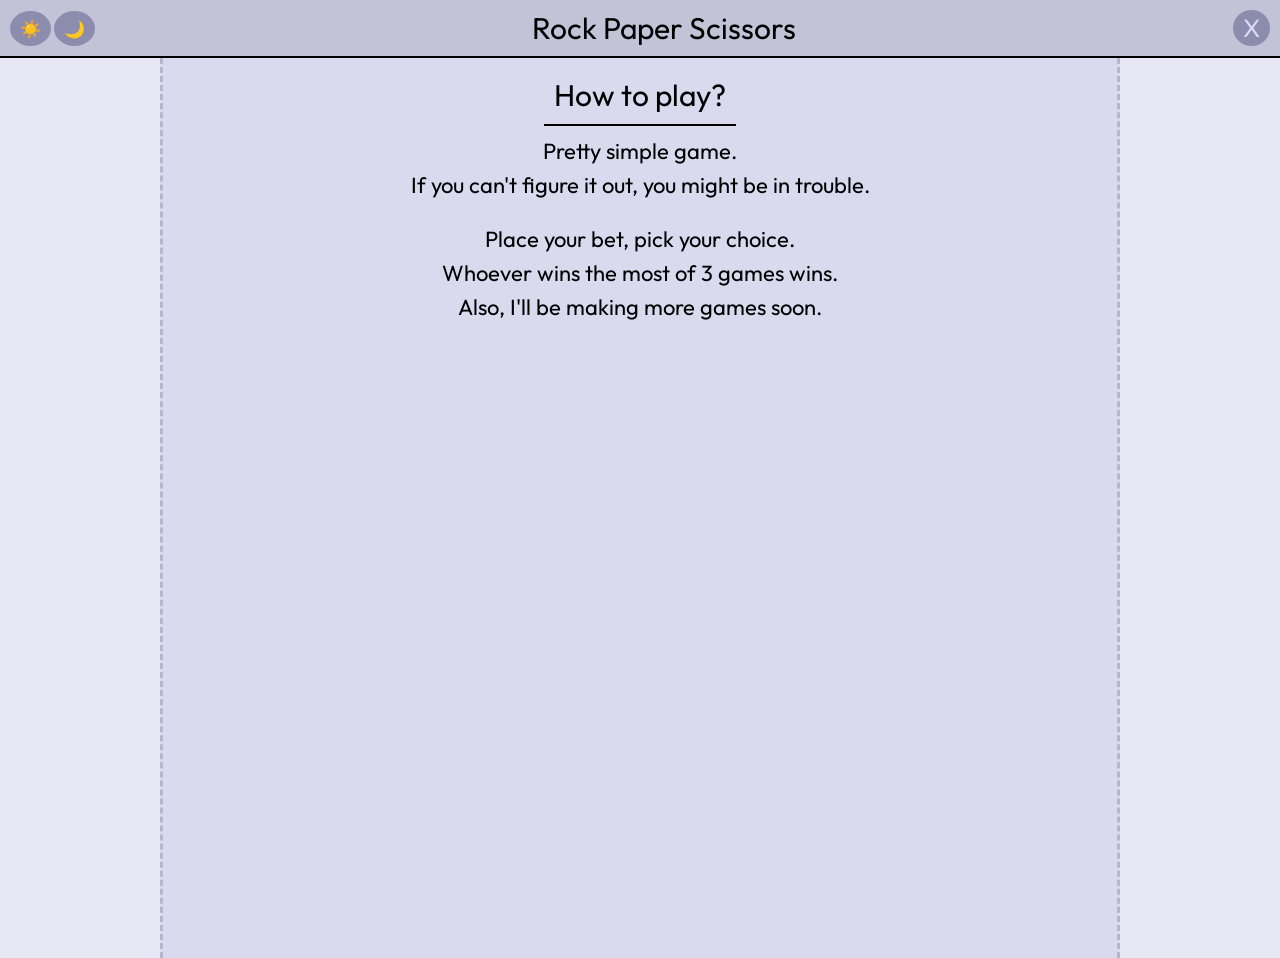
==== rules.html @ 01e5e21d "fixed more queries & made how-to page" ====
<!DOCTYPE html>
<html lang="en">
<head>
    <meta charset="UTF-8">
    <meta name="viewport" content="width=device-width, initial-scale=1.0">
    <title>Rock Paper Scissors</title>
    <script src="rulepage.js" defer></script>
    <link rel="stylesheet" href="style.css">
    <link rel="stylesheet" href="stylerules.css">
    <link href="https://fonts.googleapis.com/css2?family=Outfit:wght@100..900&display=swap" rel="stylesheet">  
</head>
<body>
    <div id="title">
        <div class="viewmode">
            <button class="ndb" id="day">☀️</button>
            <button class="ndb" id="night">🌙</button>
        </div>
        <div class="titlecred">
            <a href="index.html"><div class="rtitle">Rock Paper Scissors</div></a>
        </div>
        <div class="rulesdiv">
            <a href="index.html"><div class="rules">X</div></a>
        </div>
    </div>

    <div id="backgroundp">
        <div id="rulecontain">
            <div class="ruletitle">How to play?</div>
            <div class="allrules">
                <div id="rulecont">Pretty simple game.</div>
                <div id="rulecont">If you can't figure it out, you might be in trouble.</div>

                <div class="howtotop" id="ruleconte">Place your bet, pick your choice.</div>
                <div id="ruleconte">Whoever wins the most of 3 games wins.</div>
                <div id="ruleconte">Also, I'll be making more games soon.</div>
            </div>
        </div>
    </div>
    </div>
</body>
</html>
---- style.css ----
*{
    list-style: none;
    text-decoration: none;
    font-family: "Outfit", sans-serif;
    text-decoration: none;
}

body {
    background-color: #e7e7f5;
    margin: 0px;
    height: 100vh;
}

#backgroundp {
    height: 100vh;
    background-color: rgb(218, 218, 239);
    margin-left: 160px;
    margin-right: 160px;
}

#title {
    display: flex;
    justify-content: space-between;
    align-items: center;
    background-color: rgb(195, 195, 215);
    border-bottom: 2px solid black;
}

.titlecred {
    display: flex;
    flex-direction: column;
    justify-content: center;
    align-items: center;
    justify-content: center;
}

.rtitle {
    font-size: 30px;
    color: black;
}

.creds {
    font-size: 23px;
    color: black;
}

#game {
    margin-top: 35px;
    display: flex;
    flex-direction: column;
    align-items: center;
    justify-content: center;
}

.instruct {
    font-size: 25px;
    margin-bottom: 12px;
    color: black;
}

.rpsbutton {
    color: black;
    background-color: white;
    font-size: 25px;
    border: 2px solid black;
    border-radius: 5px;
    cursor: pointer;
}

#rock:hover {
    background-color: rgb(230, 167, 52);
}
#paper:hover {
    background-color: rgb(213, 55, 55);
}
#scissors:hover {
    background-color: rgb(183, 222, 75);
}

#allresult {
    margin-top: 10px;
    display: flex;
    align-items: center;
    justify-content: center;
    flex-direction: column;
    font-size: 20px;
    color: black;
}

#resultfour {
    font-size: 25px;
}

#reset {
    color: black;
    background-color: rgb(255, 239, 169);
    font-size: 20px;
    border: 2px solid black;
    cursor: pointer;
    border-radius: 5px;
    margin-top: 5px;
    display: none;
}

.res {
    padding: 2px;
}

.viewmode,
.rulesdiv {
  display: flex;
  justify-content: flex-start;
  gap: 3px;
  margin: 10px;
}


#reset:hover {
    background-color: rgb(239, 217, 118);
}


#day {
    font-size: 17px;
    border: 0px solid black;
    cursor: pointer;
    border-radius: 100%;
    background-color: rgb(140, 140, 174);
    padding: 7px 10px;
}
#night {
    color: black;
    font-size: 17px;
    border: 0px solid black;
    border-radius: 100%;
    background-color: rgb(140, 140, 174);
    cursor: pointer;
    padding: 7px 10px;
}

#day:hover {
    transform: scale(1.05);
    background-color: rgb(116, 116, 145);
}

#night:hover {
    transform: scale(1.05);
    background-color: rgb(116, 116, 145);
}

#currentbal {
    font-size: 20px;
    font-weight: bold;
}

#resultend {
    font-size: 25px;
}

.bet {
    display: flex;
    padding: 13px;
    align-items: center;
    margin-bottom: 8px;
    background-color: rgb(211, 211, 233);
    border-radius: 25px;
}

#placebet {
    background-color: rgb(190, 229, 175);
    border-radius: 5px;
    border: 1.5px solid black;
    cursor: pointer;
    font-size: 14px;
    margin: 3px;
}

#placebet:hover {
    background-color: rgb(182, 214, 169);
}

#betbox {
    border: 1.5px solid black;
    border-radius: 5px;
    margin: 3px;
    background-color: rgb(198, 198, 215);
    width: 100px;
    font-size: 20px;
}

#dollar {
    background-color: rgb(140, 140, 174);
    padding: 1px 8px;
    border-radius: 100%;
}

button {
    transition: 0.3s;
}

.adjustbet {
    color: black;
    background-color: rgb(209, 209, 240);
    border-radius: 5px;
    border: 1.5px solid black;
    cursor: pointer;
    font-size: 14px;
    margin: 1px;
}

#nina {
    transition: 2s;
    border-radius: 100%;
    margin-top: 15px;
    display: none;
}

.allbuttons {
    display: none;
}

.rdesc {
    font-size: 18px;
}

.rules {
    font-size: 25px;
    border: 0px solid black;
    border-radius: 10px;
    cursor: pointer;
    border-radius: 100%;
    background-color: rgb(140, 140, 174);
    padding: 1px 11px;
    transition: 0.3s;
}

.rules:hover {
    transform: scale(1.05);
    background-color: rgb(116, 116, 145);
}

.balance {
    display: flex;
    align-items: center;
    justify-content: center;
}

#currentbal {
    padding: 10px;
    background-color: rgb(195, 195, 215);
    border-radius: 0px 0px 20px 20px;
}

#finalscore {
    border-top: 2px solid black;
    display: none;
    padding-top: 20px;
}

#resultfour {
    margin-bottom: 20px;
}

#betmsg {
    color: rgb(235, 50, 50);
    font-size: 20px;
}

.betdisp {
    display: none;
    font-size: 18px;
    margin-bottom: 5px;
}

.rules {
    color: rgb(219, 219, 249)

}

.adjustbet:hover {
    background-color: rgb(198, 198, 225);
}

#backgroundp {
    border-left: 3px rgb(181, 181, 206) dashed;
    border-right: 3px rgb(181, 181, 206) dashed;
  }

#placebet {
    color: black
}

#rulecontain {
    display: flex;
    justify-content: center;
    align-items: center;
    flex-direction: column;
}

.ruletitle {
    color: black;
    margin-top: 8px;
    font-size: 30px;
    padding: 10px;
    border-bottom: 2px solid black;
}

.allrules {
    display: flex;
    flex-direction: column;
    max-width: 700px;
    justify-content: center;
    align-items: center;
    margin-top: 8px;
}

#rulecont {
    font-size: 22px;
    padding: 3px;
    color: black;
}

#ruleconte {
    font-size: 22px;
    padding: 3px;
    color: black;
}

.howtotop {
    margin-top: 20px;
}


@media (max-width: 600px) {
    .rtitle {
        font-size: 20px;
        color: black;
    }
    #backgroundp {
        height: 100vh;
        background-color: rgb(218, 218, 239);
        margin-left: 16px;
        margin-right: 16px;
    }
    .instruct {
        font-size: 23px;
        margin-bottom: 12px;
        color: black;
    }
    #day {
        font-size: 12px;
        border: 0px solid black;
        cursor: pointer;
        border-radius: 100%;
        background-color: rgb(140, 140, 174);
        padding: 7px 10px;
    }
    #night {
        color: black;
        font-size: 12px;
        border: 0px solid black;
        border-radius: 100%;
        background-color: rgb(140, 140, 174);
        cursor: pointer;
        padding: 7px 10px;

    }
    #rulecontain {
        display: flex;
        justify-content: center;
        align-items: center;
        flex-direction: column;
    }
    
    .ruletitle {
        color: black;
        margin-top: 8px;
        font-size: 20px;
        padding: 10px;
        border-bottom: 2px solid black;
    }
    
    .allrules {
        display: flex;
        flex-direction: column;
        max-width: 400px;
        justify-content: center;
        align-items: center;
        margin-top: 8px;
    }
    
    #rulecont {
        font-size: 14px;
        padding: 1px;
        color: black;
    }
    
    #ruleconte {
        font-size: 14px;
        padding: 1px;
        color: black;
    }
    
    .howtotop {
        margin-top: 20px;
    }
}
---- stylerules.css ----
.rules {
    font-size: 25px;
    border: 0px solid black;
    border-radius: 10px;
    cursor: pointer;
    border-radius: 100%;
    background-color: rgb(140, 140, 174);
    padding: 2px 10px;
    transition: 0.3s;
}
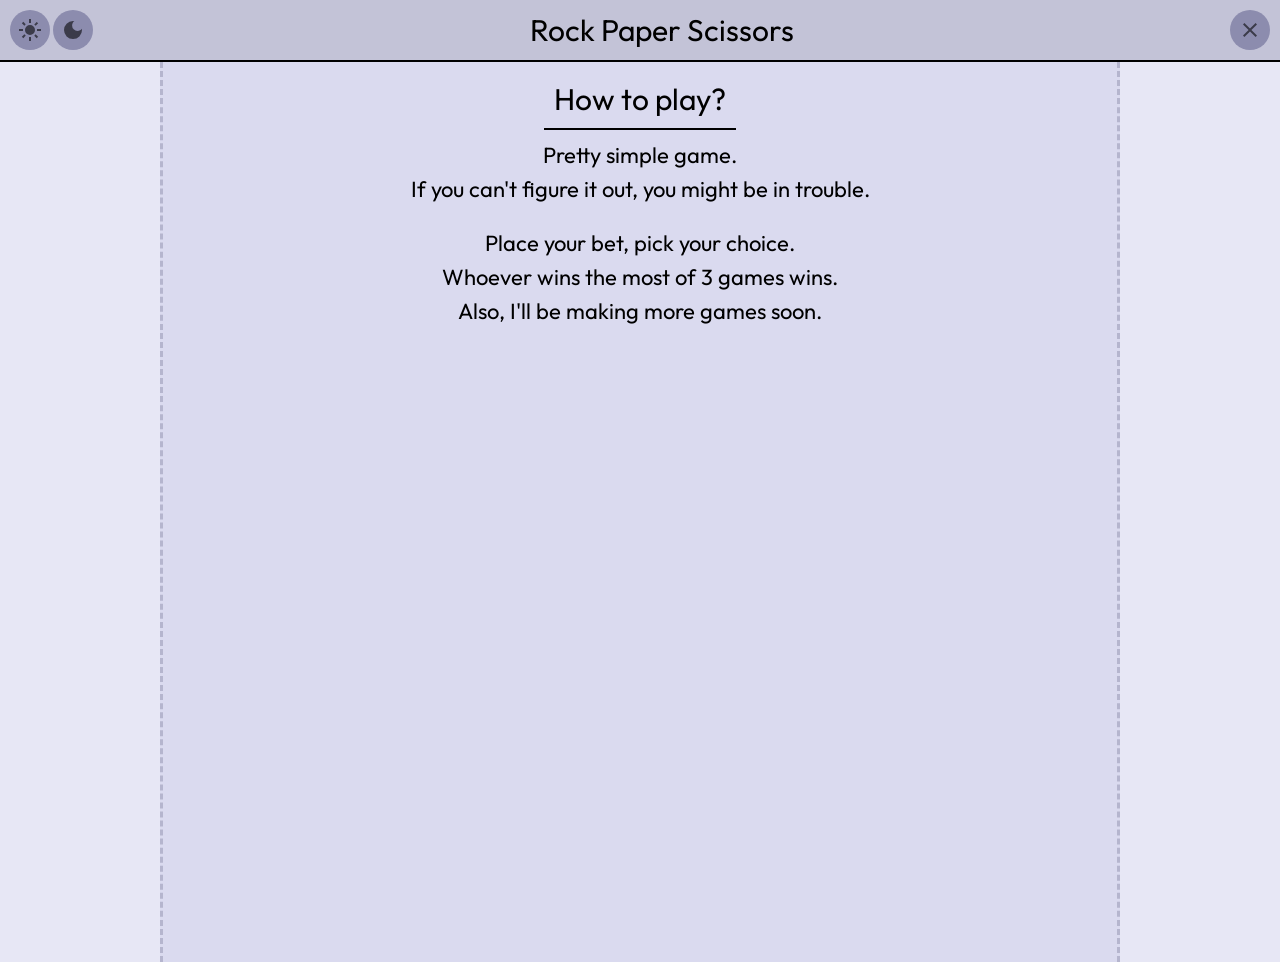
==== commit 695712e1: "." ====
--- a/rules.html
+++ b/rules.html
@@ -12,14 +12,14 @@
 <body>
     <div id="title">
         <div class="viewmode">
-            <button class="ndb" id="day">☀️</button>
-            <button class="ndb" id="night">🌙</button>
+            <button class="ndb" id="day"><svg xmlns="http://www.w3.org/2000/svg" height="24px" viewBox="0 -960 960 960" width="24px" fill="#000000"><path d="M480-280q-83 0-141.5-58.5T280-480q0-83 58.5-141.5T480-680q83 0 141.5 58.5T680-480q0 83-58.5 141.5T480-280ZM200-440H40v-80h160v80Zm720 0H760v-80h160v80ZM440-760v-160h80v160h-80Zm0 720v-160h80v160h-80ZM256-650l-101-97 57-59 96 100-52 56Zm492 496-97-101 53-55 101 97-57 59Zm-98-550 97-101 59 57-100 96-56-52ZM154-212l101-97 55 53-97 101-59-57Z"/></svg></button>
+            <button class="ndb" id="night"><svg xmlns="http://www.w3.org/2000/svg" height="24px" viewBox="0 -960 960 960" width="24px" fill="#000000"><path d="M480-120q-150 0-255-105T120-480q0-150 105-255t255-105q14 0 27.5 1t26.5 3q-41 29-65.5 75.5T444-660q0 90 63 153t153 63q55 0 101-24.5t75-65.5q2 13 3 26.5t1 27.5q0 150-105 255T480-120Z"/></svg></button>
         </div>
         <div class="titlecred">
             <a href="index.html"><div class="rtitle">Rock Paper Scissors</div></a>
         </div>
         <div class="rulesdiv">
-            <a href="index.html"><div class="rules">X</div></a>
+            <a href="index.html"><div class="rules"><svg xmlns="http://www.w3.org/2000/svg" height="24px" viewBox="0 -960 960 960" width="24px" fill="#000000"><path d="m256-200-56-56 224-224-224-224 56-56 224 224 224-224 56 56-224 224 224 224-56 56-224-224-224 224Z"/></svg></div></a>
         </div>
     </div>
 
--- a/style.css
+++ b/style.css
@@ -1,3 +1,7 @@
+
+
+
+
 
 *{
     list-style: none;
@@ -69,17 +73,17 @@
 }
 
 #rock:hover {
-    background-color: rgb(230, 167, 52);
+    background-color: rgb(192, 175, 225);
 }
 #paper:hover {
-    background-color: rgb(213, 55, 55);
+    background-color: rgb(179, 208, 239);
 }
 #scissors:hover {
-    background-color: rgb(183, 222, 75);
+    background-color: rgb(172, 219, 226);
 }
 
 #allresult {
-    margin-top: 10px;
+    margin-top: 30px;
     display: flex;
     align-items: center;
     justify-content: center;
@@ -89,22 +93,18 @@
 }
 
 #resultfour {
-    font-size: 25px;
+    font-size: 20px;
 }
 
 #reset {
     color: black;
-    background-color: rgb(255, 239, 169);
+    background-color: rgb(162, 164, 239);
     font-size: 20px;
     border: 2px solid black;
     cursor: pointer;
     border-radius: 5px;
     margin-top: 5px;
     display: none;
-}
-
-.res {
-    padding: 2px;
 }
 
 .viewmode,
@@ -117,7 +117,7 @@
 
 
 #reset:hover {
-    background-color: rgb(239, 217, 118);
+    background-color: rgb(205, 207, 243);
 }
 
 
@@ -127,8 +127,17 @@
     cursor: pointer;
     border-radius: 100%;
     background-color: rgb(140, 140, 174);
-    padding: 7px 10px;
-}
+    width: 40px;
+    height: 40px;
+    display: flex;
+    justify-content: center;
+    align-items: center;
+}
+
+#day svg{
+    fill: rgb(59, 59, 74);
+}
+
 #night {
     color: black;
     font-size: 17px;
@@ -136,16 +145,22 @@
     border-radius: 100%;
     background-color: rgb(140, 140, 174);
     cursor: pointer;
-    padding: 7px 10px;
+    width: 40px;
+    height: 40px;
+    display: flex;
+    justify-content: center;
+    align-items: center;
+}
+
+#night svg{
+    fill: rgb(59, 59, 74);
 }
 
 #day:hover {
-    transform: scale(1.05);
     background-color: rgb(116, 116, 145);
 }
 
 #night:hover {
-    transform: scale(1.05);
     background-color: rgb(116, 116, 145);
 }
 
@@ -168,7 +183,7 @@
 }
 
 #placebet {
-    background-color: rgb(190, 229, 175);
+    background-color: rgb(156, 156, 212);
     border-radius: 5px;
     border: 1.5px solid black;
     cursor: pointer;
@@ -177,7 +192,7 @@
 }
 
 #placebet:hover {
-    background-color: rgb(182, 214, 169);
+    background-color: rgb(143, 143, 196);
 }
 
 #betbox {
@@ -216,7 +231,10 @@
     display: none;
 }
 
+
+
 .allbuttons {
+    margin-top: 30px;
     display: none;
 }
 
@@ -225,18 +243,24 @@
 }
 
 .rules {
+    display: flex;
+    justify-content: center;
+    align-items: center;
     font-size: 25px;
     border: 0px solid black;
-    border-radius: 10px;
     cursor: pointer;
     border-radius: 100%;
     background-color: rgb(140, 140, 174);
-    padding: 1px 11px;
     transition: 0.3s;
+    width: 40px;
+    height: 40px;
+}
+
+.rules svg{
+    fill: rgb(59, 59, 74);
 }
 
 .rules:hover {
-    transform: scale(1.05);
     background-color: rgb(116, 116, 145);
 }
 
@@ -405,4 +429,5 @@
     .howtotop {
         margin-top: 20px;
     }
-}+}
+
--- a/stylerules.css
+++ b/stylerules.css
@@ -5,6 +5,14 @@
     cursor: pointer;
     border-radius: 100%;
     background-color: rgb(140, 140, 174);
-    padding: 2px 10px;
+    width: 40px;
+    height: 40px;
     transition: 0.3s;
+    display: flex;
+    justify-content: center;
+    align-items: center;
+}
+
+.rules svg{
+    fill: rgb(59, 59, 74);
 }
